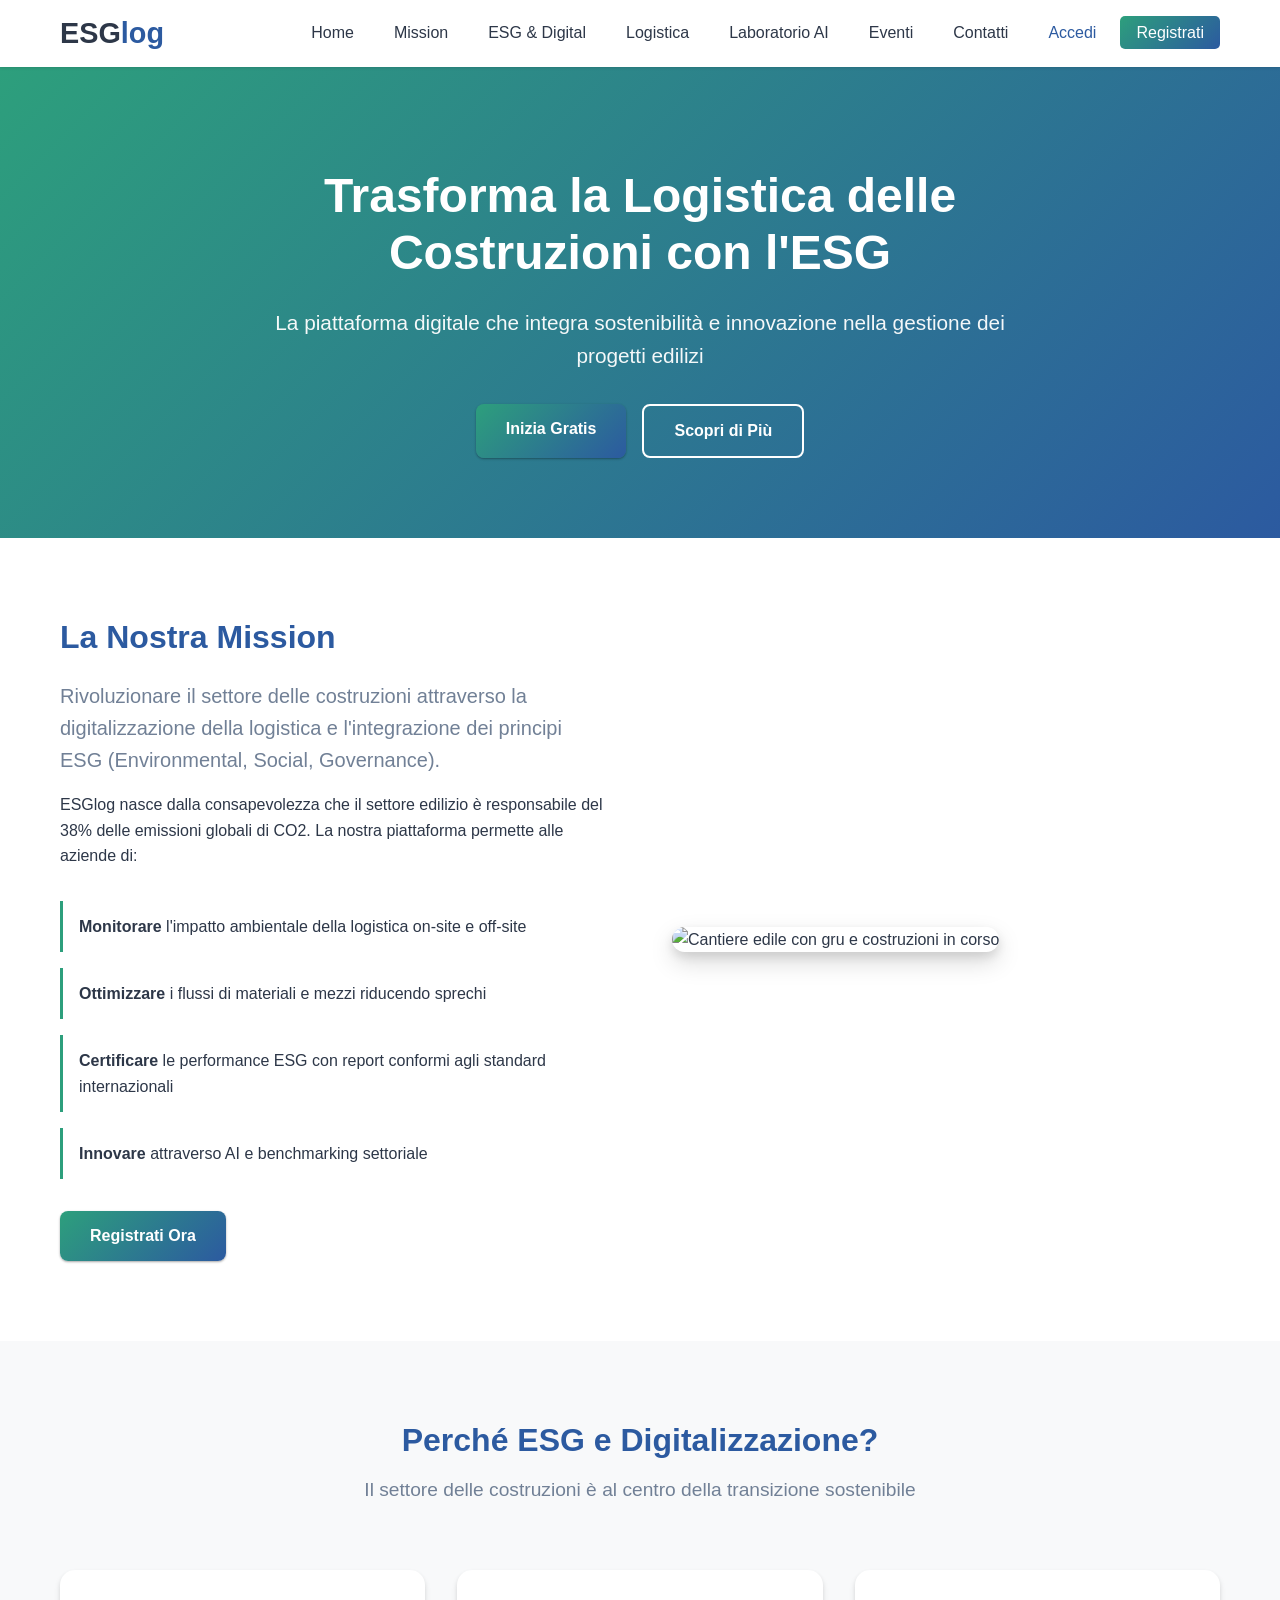
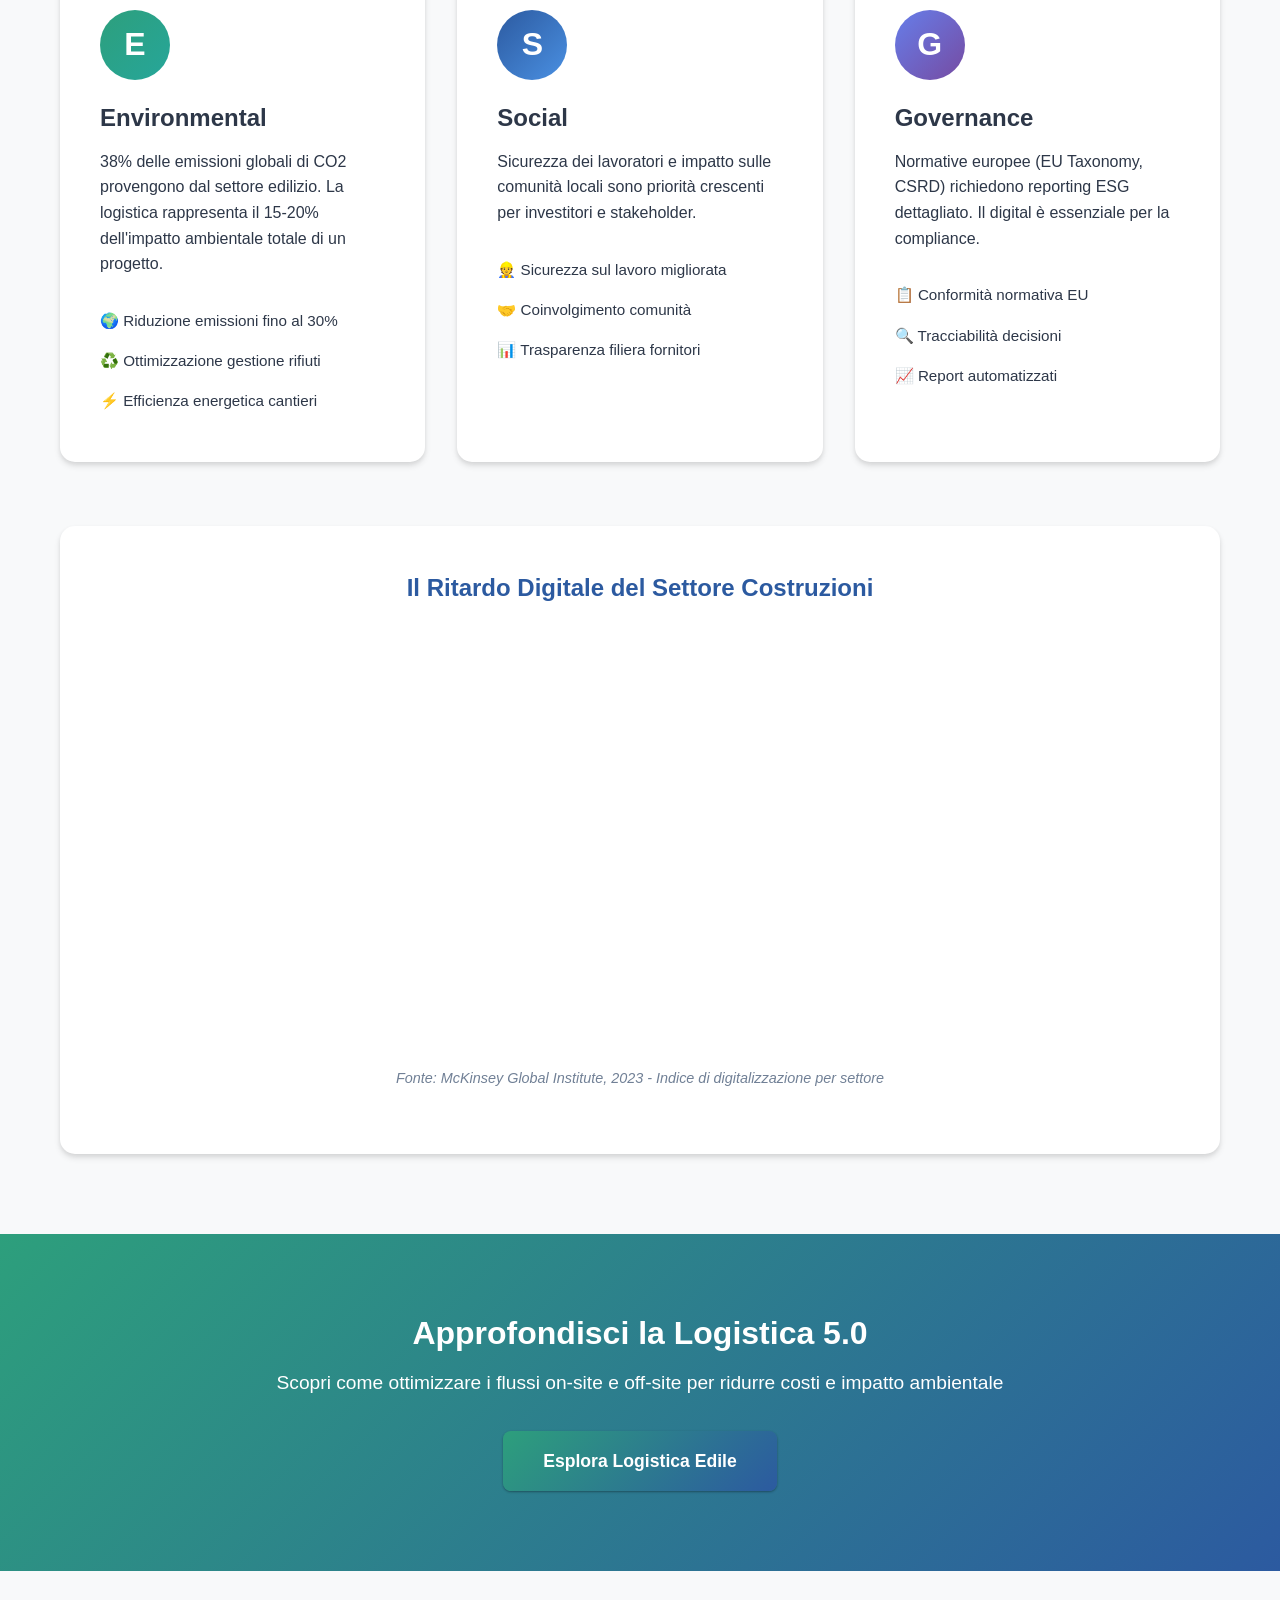
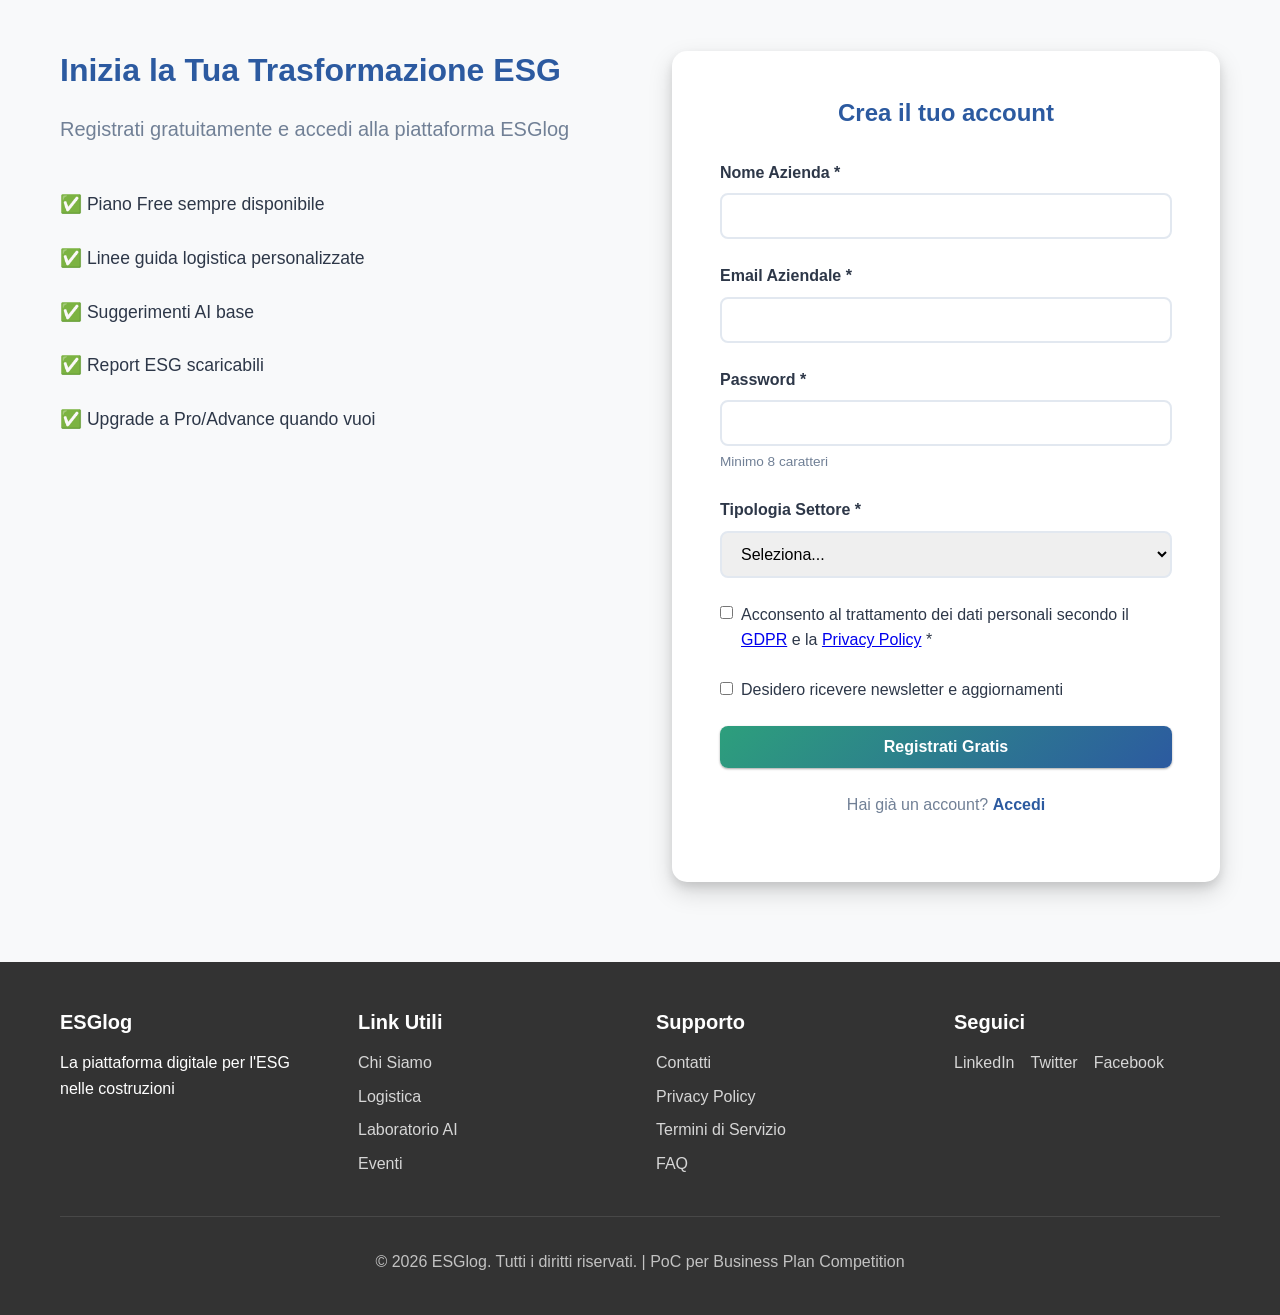
==== index.html @ 15c64254 "Implementa sito web statico ESGlog PoC per Business Plan Competition Sviluppo completo di piattaform" ====
<!DOCTYPE html>
<html lang="it">
<head>
    <meta charset="UTF-8">
    <meta name="viewport" content="width=device-width, initial-scale=1.0">
    <meta name="description" content="ESGlog - Piattaforma digitale per la gestione ESG nel settore delle costruzioni">
    <title>ESGlog - Digitalizzazione ESG per Costruzioni</title>
    <link rel="stylesheet" href="css/style.css">
</head>
<body>
    <!-- Header con Menu Fisso -->
    <header class="header" role="banner">
        <nav class="navbar" role="navigation" aria-label="Menu principale">
            <div class="container nav-container">
                <div class="logo">
                    <a href="index.html" aria-label="ESGlog Home">
                        <h1>ESG<span class="logo-highlight">log</span></h1>
                    </a>
                </div>

                <!-- Menu Hamburger per Mobile -->
                <button class="menu-toggle" aria-label="Toggle menu" aria-expanded="false">
                    <span></span>
                    <span></span>
                    <span></span>
                </button>

                <ul class="nav-menu">
                    <li><a href="#home" class="nav-link">Home</a></li>
                    <li><a href="#mission" class="nav-link">Mission</a></li>
                    <li><a href="#esg-digital" class="nav-link">ESG & Digital</a></li>
                    <li><a href="logistica.html" class="nav-link">Logistica</a></li>
                    <li><a href="laboratorio.html" class="nav-link">Laboratorio AI</a></li>
                    <li><a href="eventi.html" class="nav-link">Eventi</a></li>
                    <li><a href="contatti.html" class="nav-link">Contatti</a></li>
                    <li><a href="#" class="nav-link btn-login" id="loginBtn">Accedi</a></li>
                    <li><a href="#registrazione" class="nav-link btn-register">Registrati</a></li>
                </ul>
            </div>
        </nav>
    </header>

    <!-- Hero Section -->
    <section id="home" class="hero">
        <div class="container">
            <div class="hero-content">
                <h2 class="hero-title">Trasforma la Logistica delle Costruzioni con l'ESG</h2>
                <p class="hero-subtitle">La piattaforma digitale che integra sostenibilità e innovazione nella gestione dei progetti edilizi</p>
                <div class="hero-cta">
                    <a href="#registrazione" class="btn btn-primary">Inizia Gratis</a>
                    <a href="#mission" class="btn btn-secondary">Scopri di Più</a>
                </div>
            </div>
        </div>
    </section>

    <!-- Mission Section -->
    <section id="mission" class="mission-section">
        <div class="container">
            <div class="mission-grid">
                <div class="mission-text">
                    <h2>La Nostra Mission</h2>
                    <p class="lead">Rivoluzionare il settore delle costruzioni attraverso la digitalizzazione della logistica e l'integrazione dei principi ESG (Environmental, Social, Governance).</p>
                    <p>ESGlog nasce dalla consapevolezza che il settore edilizio è responsabile del 38% delle emissioni globali di CO2. La nostra piattaforma permette alle aziende di:</p>
                    <ul class="mission-list">
                        <li><strong>Monitorare</strong> l'impatto ambientale della logistica on-site e off-site</li>
                        <li><strong>Ottimizzare</strong> i flussi di materiali e mezzi riducendo sprechi</li>
                        <li><strong>Certificare</strong> le performance ESG con report conformi agli standard internazionali</li>
                        <li><strong>Innovare</strong> attraverso AI e benchmarking settoriale</li>
                    </ul>
                    <a href="#registrazione" class="btn btn-primary">Registrati Ora</a>
                </div>
                <div class="mission-image">
                    <img src="https://images.unsplash.com/photo-1541888946425-d81bb19240f5?w=800" alt="Cantiere edile con gru e costruzioni in corso" loading="lazy">
                </div>
            </div>
        </div>
    </section>

    <!-- ESG & Digital Section -->
    <section id="esg-digital" class="esg-section">
        <div class="container">
            <div class="section-header">
                <h2>Perché ESG e Digitalizzazione?</h2>
                <p class="section-subtitle">Il settore delle costruzioni è al centro della transizione sostenibile</p>
            </div>

            <div class="esg-grid">
                <div class="esg-card">
                    <div class="esg-icon environmental">E</div>
                    <h3>Environmental</h3>
                    <p>38% delle emissioni globali di CO2 provengono dal settore edilizio. La logistica rappresenta il 15-20% dell'impatto ambientale totale di un progetto.</p>
                    <ul class="stats-list">
                        <li>🌍 Riduzione emissioni fino al 30%</li>
                        <li>♻️ Ottimizzazione gestione rifiuti</li>
                        <li>⚡ Efficienza energetica cantieri</li>
                    </ul>
                </div>

                <div class="esg-card">
                    <div class="esg-icon social">S</div>
                    <h3>Social</h3>
                    <p>Sicurezza dei lavoratori e impatto sulle comunità locali sono priorità crescenti per investitori e stakeholder.</p>
                    <ul class="stats-list">
                        <li>👷 Sicurezza sul lavoro migliorata</li>
                        <li>🤝 Coinvolgimento comunità</li>
                        <li>📊 Trasparenza filiera fornitori</li>
                    </ul>
                </div>

                <div class="esg-card">
                    <div class="esg-icon governance">G</div>
                    <h3>Governance</h3>
                    <p>Normative europee (EU Taxonomy, CSRD) richiedono reporting ESG dettagliato. Il digital è essenziale per la compliance.</p>
                    <ul class="stats-list">
                        <li>📋 Conformità normativa EU</li>
                        <li>🔍 Tracciabilità decisioni</li>
                        <li>📈 Report automatizzati</li>
                    </ul>
                </div>
            </div>

            <!-- Grafico Digitalizzazione -->
            <div class="digital-chart">
                <h3>Il Ritardo Digitale del Settore Costruzioni</h3>
                <div class="chart-container">
                    <canvas id="digitalChart"></canvas>
                </div>
                <p class="chart-note"><em>Fonte: McKinsey Global Institute, 2023 - Indice di digitalizzazione per settore</em></p>
            </div>
        </div>
    </section>

    <!-- CTA Logistica -->
    <section class="cta-logistica">
        <div class="container">
            <div class="cta-content">
                <h2>Approfondisci la Logistica 5.0</h2>
                <p>Scopri come ottimizzare i flussi on-site e off-site per ridurre costi e impatto ambientale</p>
                <a href="logistica.html" class="btn btn-primary btn-large">Esplora Logistica Edile</a>
            </div>
        </div>
    </section>

    <!-- Registrazione Section -->
    <section id="registrazione" class="register-section">
        <div class="container">
            <div class="register-container">
                <div class="register-info">
                    <h2>Inizia la Tua Trasformazione ESG</h2>
                    <p class="lead">Registrati gratuitamente e accedi alla piattaforma ESGlog</p>
                    <ul class="benefits-list">
                        <li>✅ Piano Free sempre disponibile</li>
                        <li>✅ Linee guida logistica personalizzate</li>
                        <li>✅ Suggerimenti AI base</li>
                        <li>✅ Report ESG scaricabili</li>
                        <li>✅ Upgrade a Pro/Advance quando vuoi</li>
                    </ul>
                </div>

                <div class="register-form-container">
                    <form id="registerForm" class="register-form">
                        <h3>Crea il tuo account</h3>

                        <div class="form-group">
                            <label for="companyName">Nome Azienda *</label>
                            <input type="text" id="companyName" name="companyName" required aria-required="true">
                        </div>

                        <div class="form-group">
                            <label for="email">Email Aziendale *</label>
                            <input type="email" id="email" name="email" required aria-required="true">
                        </div>

                        <div class="form-group">
                            <label for="password">Password *</label>
                            <input type="password" id="password" name="password" required minlength="8" aria-required="true">
                            <small>Minimo 8 caratteri</small>
                        </div>

                        <div class="form-group">
                            <label for="sector">Tipologia Settore *</label>
                            <select id="sector" name="sector" required aria-required="true">
                                <option value="">Seleziona...</option>
                                <option value="ristrutturazioni">Ristrutturazioni</option>
                                <option value="opere-stradali">Opere Stradali</option>
                                <option value="infrastrutture">Infrastrutture</option>
                                <option value="edilizia-residenziale">Edilizia Residenziale</option>
                                <option value="edilizia-commerciale">Edilizia Commerciale</option>
                                <option value="opere-pubbliche">Opere Pubbliche</option>
                                <option value="restauro">Restauro e Conservazione</option>
                                <option value="altro">Altro</option>
                            </select>
                        </div>

                        <div class="form-group checkbox-group">
                            <label>
                                <input type="checkbox" id="gdprConsent" name="gdprConsent" required aria-required="true">
                                <span>Acconsento al trattamento dei dati personali secondo il <a href="#" target="_blank">GDPR</a> e la <a href="#" target="_blank">Privacy Policy</a> *</span>
                            </label>
                        </div>

                        <div class="form-group checkbox-group">
                            <label>
                                <input type="checkbox" id="newsletter" name="newsletter">
                                <span>Desidero ricevere newsletter e aggiornamenti</span>
                            </label>
                        </div>

                        <button type="submit" class="btn btn-primary btn-block">Registrati Gratis</button>

                        <p class="form-footer">Hai già un account? <a href="#" id="loginLink">Accedi</a></p>
                    </form>
                </div>
            </div>
        </div>
    </section>

    <!-- Footer -->
    <footer class="footer">
        <div class="container">
            <div class="footer-grid">
                <div class="footer-col">
                    <h4>ESGlog</h4>
                    <p>La piattaforma digitale per l'ESG nelle costruzioni</p>
                </div>
                <div class="footer-col">
                    <h4>Link Utili</h4>
                    <ul>
                        <li><a href="#mission">Chi Siamo</a></li>
                        <li><a href="logistica.html">Logistica</a></li>
                        <li><a href="laboratorio.html">Laboratorio AI</a></li>
                        <li><a href="eventi.html">Eventi</a></li>
                    </ul>
                </div>
                <div class="footer-col">
                    <h4>Supporto</h4>
                    <ul>
                        <li><a href="contatti.html">Contatti</a></li>
                        <li><a href="#">Privacy Policy</a></li>
                        <li><a href="#">Termini di Servizio</a></li>
                        <li><a href="#">FAQ</a></li>
                    </ul>
                </div>
                <div class="footer-col">
                    <h4>Seguici</h4>
                    <div class="social-links">
                        <a href="#" aria-label="LinkedIn">LinkedIn</a>
                        <a href="#" aria-label="Twitter">Twitter</a>
                        <a href="#" aria-label="Facebook">Facebook</a>
                    </div>
                </div>
            </div>
            <div class="footer-bottom">
                <p>&copy; 2026 ESGlog. Tutti i diritti riservati. | PoC per Business Plan Competition</p>
            </div>
        </div>
    </footer>

    <!-- Modal Login -->
    <div id="loginModal" class="modal">
        <div class="modal-content">
            <span class="close">&times;</span>
            <h3>Accedi a ESGlog</h3>
            <form id="loginForm">
                <div class="form-group">
                    <label for="loginEmail">Email</label>
                    <input type="email" id="loginEmail" required>
                </div>
                <div class="form-group">
                    <label for="loginPassword">Password</label>
                    <input type="password" id="loginPassword" required>
                </div>
                <button type="submit" class="btn btn-primary btn-block">Accedi</button>
                <p class="form-footer">Non hai un account? <a href="#registrazione">Registrati</a></p>
            </form>
        </div>
    </div>

    <script src="js/auth.js"></script>
    <script src="js/main.js"></script>
    <script src="https://cdn.jsdelivr.net/npm/chart.js@4.4.0/dist/chart.umd.min.js"></script>
    <script>
        // Grafico digitalizzazione settori
        document.addEventListener('DOMContentLoaded', function() {
            const ctx = document.getElementById('digitalChart');
            if (ctx) {
                new Chart(ctx, {
                    type: 'bar',
                    data: {
                        labels: ['ICT', 'Finanza', 'Retail', 'Manifattura', 'Costruzioni'],
                        datasets: [{
                            label: 'Indice Digitalizzazione (0-100)',
                            data: [85, 78, 65, 52, 23],
                            backgroundColor: [
                                'rgba(75, 192, 192, 0.7)',
                                'rgba(75, 192, 192, 0.7)',
                                'rgba(75, 192, 192, 0.7)',
                                'rgba(75, 192, 192, 0.7)',
                                'rgba(220, 53, 69, 0.7)'
                            ],
                            borderColor: [
                                'rgba(75, 192, 192, 1)',
                                'rgba(75, 192, 192, 1)',
                                'rgba(75, 192, 192, 1)',
                                'rgba(75, 192, 192, 1)',
                                'rgba(220, 53, 69, 1)'
                            ],
                            borderWidth: 2
                        }]
                    },
                    options: {
                        responsive: true,
                        maintainAspectRatio: false,
                        plugins: {
                            legend: {
                                display: false
                            }
                        },
                        scales: {
                            y: {
                                beginAtZero: true,
                                max: 100
                            }
                        }
                    }
                });
            }
        });
    </script>
</body>
</html>
---- css/style.css ----
/* =====================================================
   ESGlog - Stylesheet Principale
   Palette: Verde (#2d9f7c) / Blu (#2c5aa0) / Grigio (#f8f9fa)
   Mobile-First Responsive Design
   ===================================================== */

/* Reset e Base */
* {
    margin: 0;
    padding: 0;
    box-sizing: border-box;
}

:root {
    --primary-green: #2d9f7c;
    --primary-blue: #2c5aa0;
    --secondary-green: #26a69a;
    --accent-blue: #4a90e2;
    --dark-gray: #333333;
    --light-gray: #f8f9fa;
    --white: #ffffff;
    --text-dark: #2d3748;
    --text-light: #718096;
    --border-color: #e2e8f0;
    --success: #48bb78;
    --warning: #ed8936;
    --danger: #f56565;
    --gradient-green-blue: linear-gradient(135deg, var(--primary-green) 0%, var(--primary-blue) 100%);
    --shadow-sm: 0 1px 3px rgba(0, 0, 0, 0.12), 0 1px 2px rgba(0, 0, 0, 0.24);
    --shadow-md: 0 4px 6px rgba(0, 0, 0, 0.1), 0 2px 4px rgba(0, 0, 0, 0.06);
    --shadow-lg: 0 10px 25px rgba(0, 0, 0, 0.15), 0 5px 10px rgba(0, 0, 0, 0.1);
    --transition: all 0.3s ease;
}

html {
    scroll-behavior: smooth;
}

body {
    font-family: -apple-system, BlinkMacSystemFont, 'Segoe UI', Roboto, 'Helvetica Neue', Arial, sans-serif;
    font-size: 16px;
    line-height: 1.6;
    color: var(--text-dark);
    background-color: var(--white);
}

.container {
    max-width: 1200px;
    margin: 0 auto;
    padding: 0 20px;
}

/* Typography */
h1, h2, h3, h4, h5, h6 {
    font-weight: 700;
    line-height: 1.2;
    color: var(--text-dark);
    margin-bottom: 1rem;
}

h1 { font-size: 2.5rem; }
h2 { font-size: 2rem; }
h3 { font-size: 1.5rem; }
h4 { font-size: 1.25rem; }

p {
    margin-bottom: 1rem;
}

.lead {
    font-size: 1.25rem;
    font-weight: 400;
    color: var(--text-light);
}

/* =====================================================
   HEADER & NAVIGATION
   ===================================================== */

.header {
    background-color: var(--white);
    box-shadow: var(--shadow-sm);
    position: sticky;
    top: 0;
    z-index: 1000;
    transition: var(--transition);
}

.navbar {
    padding: 1rem 0;
}

.nav-container {
    display: flex;
    justify-content: space-between;
    align-items: center;
}

.logo a {
    text-decoration: none;
    color: var(--primary-green);
}

.logo h1 {
    margin: 0;
    font-size: 1.8rem;
}

.logo-highlight {
    color: var(--primary-blue);
}

/* Menu Hamburger */
.menu-toggle {
    display: none;
    flex-direction: column;
    background: none;
    border: none;
    cursor: pointer;
    padding: 0.5rem;
}

.menu-toggle span {
    width: 25px;
    height: 3px;
    background-color: var(--primary-green);
    margin: 3px 0;
    transition: var(--transition);
    border-radius: 2px;
}

.nav-menu {
    display: flex;
    list-style: none;
    align-items: center;
    gap: 0.5rem;
}

.nav-link {
    text-decoration: none;
    color: var(--text-dark);
    padding: 0.5rem 1rem;
    border-radius: 5px;
    transition: var(--transition);
    font-weight: 500;
}

.nav-link:hover {
    background-color: var(--light-gray);
    color: var(--primary-green);
}

.btn-login {
    color: var(--primary-blue);
}

.btn-register {
    background: var(--gradient-green-blue);
    color: var(--white) !important;
}

.btn-register:hover {
    transform: translateY(-2px);
    box-shadow: var(--shadow-md);
}

/* Mobile Menu */
@media (max-width: 768px) {
    .menu-toggle {
        display: flex;
    }

    .nav-menu {
        position: absolute;
        top: 70px;
        left: 0;
        right: 0;
        background-color: var(--white);
        flex-direction: column;
        align-items: stretch;
        padding: 1rem;
        box-shadow: var(--shadow-md);
        max-height: 0;
        overflow: hidden;
        transition: max-height 0.3s ease;
    }

    .nav-menu.active {
        max-height: 500px;
    }

    .nav-link {
        padding: 1rem;
        border-bottom: 1px solid var(--border-color);
    }
}

/* =====================================================
   HERO SECTION
   ===================================================== */

.hero {
    background: var(--gradient-green-blue);
    color: var(--white);
    padding: 100px 0 80px;
    text-align: center;
}

.hero-content {
    max-width: 800px;
    margin: 0 auto;
}

.hero-title {
    font-size: 3rem;
    margin-bottom: 1.5rem;
    color: var(--white);
}

.hero-subtitle {
    font-size: 1.3rem;
    margin-bottom: 2rem;
    opacity: 0.95;
}

.hero-cta {
    display: flex;
    gap: 1rem;
    justify-content: center;
    flex-wrap: wrap;
}

@media (max-width: 768px) {
    .hero {
        padding: 60px 0 40px;
    }

    .hero-title {
        font-size: 2rem;
    }

    .hero-subtitle {
        font-size: 1.1rem;
    }
}

/* =====================================================
   BUTTONS
   ===================================================== */

.btn {
    display: inline-block;
    padding: 12px 30px;
    border-radius: 8px;
    text-decoration: none;
    font-weight: 600;
    transition: var(--transition);
    border: none;
    cursor: pointer;
    font-size: 1rem;
    text-align: center;
}

.btn-primary {
    background: var(--gradient-green-blue);
    color: var(--white);
    box-shadow: var(--shadow-sm);
}

.btn-primary:hover {
    transform: translateY(-2px);
    box-shadow: var(--shadow-md);
}

.btn-secondary {
    background-color: transparent;
    color: var(--white);
    border: 2px solid var(--white);
}

.btn-secondary:hover {
    background-color: var(--white);
    color: var(--primary-blue);
}

.btn-large {
    padding: 16px 40px;
    font-size: 1.1rem;
}

.btn-block {
    display: block;
    width: 100%;
}

.btn-outline {
    background-color: transparent;
    color: var(--primary-green);
    border: 2px solid var(--primary-green);
}

.btn-outline:hover {
    background-color: var(--primary-green);
    color: var(--white);
}

/* =====================================================
   MISSION SECTION
   ===================================================== */

.mission-section {
    padding: 80px 0;
    background-color: var(--white);
}

.mission-grid {
    display: grid;
    grid-template-columns: 1fr 1fr;
    gap: 4rem;
    align-items: center;
}

.mission-text h2 {
    color: var(--primary-blue);
    margin-bottom: 1.5rem;
}

.mission-list {
    list-style: none;
    margin: 2rem 0;
}

.mission-list li {
    padding: 0.8rem 0;
    border-left: 3px solid var(--primary-green);
    padding-left: 1rem;
    margin-bottom: 1rem;
}

.mission-image img {
    width: 100%;
    border-radius: 15px;
    box-shadow: var(--shadow-lg);
}

@media (max-width: 768px) {
    .mission-grid {
        grid-template-columns: 1fr;
        gap: 2rem;
    }

    .mission-image {
        order: -1;
    }
}

/* =====================================================
   ESG SECTION
   ===================================================== */

.esg-section {
    padding: 80px 0;
    background-color: var(--light-gray);
}

.section-header {
    text-align: center;
    margin-bottom: 4rem;
}

.section-header h2 {
    color: var(--primary-blue);
    margin-bottom: 1rem;
}

.section-subtitle {
    font-size: 1.2rem;
    color: var(--text-light);
}

.esg-grid {
    display: grid;
    grid-template-columns: repeat(auto-fit, minmax(300px, 1fr));
    gap: 2rem;
    margin-bottom: 4rem;
}

.esg-card {
    background-color: var(--white);
    padding: 2.5rem;
    border-radius: 15px;
    box-shadow: var(--shadow-md);
    transition: var(--transition);
}

.esg-card:hover {
    transform: translateY(-5px);
    box-shadow: var(--shadow-lg);
}

.esg-icon {
    width: 70px;
    height: 70px;
    border-radius: 50%;
    display: flex;
    align-items: center;
    justify-content: center;
    font-size: 2rem;
    font-weight: 700;
    color: var(--white);
    margin-bottom: 1.5rem;
}

.esg-icon.environmental {
    background: linear-gradient(135deg, #2d9f7c, #26a69a);
}

.esg-icon.social {
    background: linear-gradient(135deg, #2c5aa0, #4a90e2);
}

.esg-icon.governance {
    background: linear-gradient(135deg, #667eea, #764ba2);
}

.stats-list {
    list-style: none;
    margin-top: 1.5rem;
}

.stats-list li {
    padding: 0.5rem 0;
    font-size: 0.95rem;
}

/* Chart */
.digital-chart {
    background-color: var(--white);
    padding: 3rem;
    border-radius: 15px;
    box-shadow: var(--shadow-md);
    text-align: center;
}

.digital-chart h3 {
    color: var(--primary-blue);
    margin-bottom: 2rem;
}

.chart-container {
    position: relative;
    height: 400px;
    margin: 2rem 0;
}

.chart-note {
    font-size: 0.9rem;
    color: var(--text-light);
    margin-top: 1rem;
}

@media (max-width: 768px) {
    .chart-container {
        height: 300px;
    }

    .digital-chart {
        padding: 1.5rem;
    }
}

/* =====================================================
   CTA LOGISTICA
   ===================================================== */

.cta-logistica {
    padding: 80px 0;
    background: var(--gradient-green-blue);
    color: var(--white);
    text-align: center;
}

.cta-content h2 {
    color: var(--white);
    margin-bottom: 1rem;
}

.cta-content p {
    font-size: 1.2rem;
    margin-bottom: 2rem;
}

/* =====================================================
   REGISTRAZIONE
   ===================================================== */

.register-section {
    padding: 80px 0;
    background-color: var(--light-gray);
}

.register-container {
    display: grid;
    grid-template-columns: 1fr 1fr;
    gap: 4rem;
    align-items: start;
}

.register-info h2 {
    color: var(--primary-blue);
    margin-bottom: 1.5rem;
}

.benefits-list {
    list-style: none;
    margin-top: 2rem;
}

.benefits-list li {
    padding: 0.8rem 0;
    font-size: 1.1rem;
}

.register-form-container {
    background-color: var(--white);
    padding: 3rem;
    border-radius: 15px;
    box-shadow: var(--shadow-lg);
}

.register-form h3 {
    color: var(--primary-blue);
    margin-bottom: 2rem;
    text-align: center;
}

.form-group {
    margin-bottom: 1.5rem;
}

.form-group label {
    display: block;
    margin-bottom: 0.5rem;
    font-weight: 600;
    color: var(--text-dark);
}

.form-group input,
.form-group select {
    width: 100%;
    padding: 12px 15px;
    border: 2px solid var(--border-color);
    border-radius: 8px;
    font-size: 1rem;
    transition: var(--transition);
}

.form-group input:focus,
.form-group select:focus {
    outline: none;
    border-color: var(--primary-green);
    box-shadow: 0 0 0 3px rgba(45, 159, 124, 0.1);
}

.form-group small {
    display: block;
    margin-top: 0.3rem;
    color: var(--text-light);
    font-size: 0.85rem;
}

.checkbox-group label {
    display: flex;
    align-items: start;
    gap: 0.5rem;
    font-weight: 400;
}

.checkbox-group input[type="checkbox"] {
    width: auto;
    margin-top: 0.3rem;
}

.form-footer {
    text-align: center;
    margin-top: 1.5rem;
    color: var(--text-light);
}

.form-footer a {
    color: var(--primary-blue);
    text-decoration: none;
    font-weight: 600;
}

.form-footer a:hover {
    text-decoration: underline;
}

@media (max-width: 768px) {
    .register-container {
        grid-template-columns: 1fr;
        gap: 2rem;
    }

    .register-form-container {
        padding: 2rem;
    }
}

/* =====================================================
   FOOTER
   ===================================================== */

.footer {
    background-color: var(--dark-gray);
    color: var(--white);
    padding: 3rem 0 1.5rem;
}

.footer-grid {
    display: grid;
    grid-template-columns: repeat(auto-fit, minmax(200px, 1fr));
    gap: 2rem;
    margin-bottom: 2rem;
}

.footer-col h4 {
    color: var(--white);
    margin-bottom: 1rem;
}

.footer-col ul {
    list-style: none;
}

.footer-col ul li {
    margin-bottom: 0.5rem;
}

.footer-col a {
    color: rgba(255, 255, 255, 0.8);
    text-decoration: none;
    transition: var(--transition);
}

.footer-col a:hover {
    color: var(--primary-green);
}

.social-links {
    display: flex;
    gap: 1rem;
}

.footer-bottom {
    text-align: center;
    padding-top: 2rem;
    border-top: 1px solid rgba(255, 255, 255, 0.1);
    color: rgba(255, 255, 255, 0.7);
}

/* =====================================================
   MODAL
   ===================================================== */

.modal {
    display: none;
    position: fixed;
    z-index: 2000;
    left: 0;
    top: 0;
    width: 100%;
    height: 100%;
    background-color: rgba(0, 0, 0, 0.6);
    animation: fadeIn 0.3s ease;
}

.modal.active {
    display: flex;
    justify-content: center;
    align-items: center;
}

.modal-content {
    background-color: var(--white);
    padding: 3rem;
    border-radius: 15px;
    max-width: 500px;
    width: 90%;
    box-shadow: var(--shadow-lg);
    position: relative;
    animation: slideIn 0.3s ease;
}

.close {
    position: absolute;
    top: 1rem;
    right: 1.5rem;
    font-size: 2rem;
    cursor: pointer;
    color: var(--text-light);
    transition: var(--transition);
}

.close:hover {
    color: var(--danger);
}

@keyframes fadeIn {
    from { opacity: 0; }
    to { opacity: 1; }
}

@keyframes slideIn {
    from {
        opacity: 0;
        transform: translateY(-50px);
    }
    to {
        opacity: 1;
        transform: translateY(0);
    }
}

/* =====================================================
   DASHBOARD STYLES
   ===================================================== */

.dashboard-container {
    display: grid;
    grid-template-columns: 250px 1fr;
    min-height: calc(100vh - 70px);
}

.sidebar {
    background-color: var(--dark-gray);
    color: var(--white);
    padding: 2rem 0;
}

.sidebar-header {
    padding: 0 1.5rem 1.5rem;
    border-bottom: 1px solid rgba(255, 255, 255, 0.1);
}

.sidebar-nav {
    list-style: none;
    padding: 1rem 0;
}

.sidebar-nav li {
    margin: 0.5rem 0;
}

.sidebar-nav a {
    display: block;
    padding: 1rem 1.5rem;
    color: rgba(255, 255, 255, 0.8);
    text-decoration: none;
    transition: var(--transition);
    border-left: 3px solid transparent;
}

.sidebar-nav a:hover,
.sidebar-nav a.active {
    background-color: rgba(255, 255, 255, 0.1);
    border-left-color: var(--primary-green);
    color: var(--white);
}

.main-content {
    padding: 3rem;
    background-color: var(--light-gray);
}

.dashboard-header {
    margin-bottom: 3rem;
}

.dashboard-header h1 {
    color: var(--primary-blue);
}

.dashboard-grid {
    display: grid;
    grid-template-columns: repeat(auto-fit, minmax(300px, 1fr));
    gap: 2rem;
}

.dashboard-card {
    background-color: var(--white);
    padding: 2rem;
    border-radius: 15px;
    box-shadow: var(--shadow-md);
    transition: var(--transition);
}

.dashboard-card:hover {
    transform: translateY(-3px);
    box-shadow: var(--shadow-lg);
}

.card-icon {
    font-size: 3rem;
    margin-bottom: 1rem;
}

.card-title {
    color: var(--primary-blue);
    margin-bottom: 1rem;
}

/* Plans */
.plans-grid {
    display: grid;
    grid-template-columns: repeat(auto-fit, minmax(280px, 1fr));
    gap: 2rem;
    margin-top: 2rem;
}

.plan-card {
    background-color: var(--white);
    border: 3px solid var(--border-color);
    border-radius: 15px;
    padding: 2.5rem;
    text-align: center;
    transition: var(--transition);
}

.plan-card.featured {
    border-color: var(--primary-green);
    transform: scale(1.05);
}

.plan-card:hover {
    box-shadow: var(--shadow-lg);
}

.plan-name {
    color: var(--primary-blue);
    font-size: 1.8rem;
    margin-bottom: 1rem;
}

.plan-price {
    font-size: 3rem;
    font-weight: 700;
    color: var(--primary-green);
    margin-bottom: 0.5rem;
}

.plan-period {
    color: var(--text-light);
    margin-bottom: 2rem;
}

.plan-features {
    list-style: none;
    margin: 2rem 0;
    text-align: left;
}

.plan-features li {
    padding: 0.8rem 0;
    border-bottom: 1px solid var(--border-color);
}

.plan-features li:last-child {
    border-bottom: none;
}

/* Table */
.table-container {
    overflow-x: auto;
    background-color: var(--white);
    border-radius: 15px;
    box-shadow: var(--shadow-md);
    margin-top: 2rem;
}

table {
    width: 100%;
    border-collapse: collapse;
}

th, td {
    padding: 1rem;
    text-align: left;
    border-bottom: 1px solid var(--border-color);
}

th {
    background-color: var(--light-gray);
    font-weight: 600;
    color: var(--primary-blue);
}

tr:hover {
    background-color: var(--light-gray);
}

/* Alert */
.alert {
    padding: 1rem 1.5rem;
    border-radius: 8px;
    margin-bottom: 1.5rem;
}

.alert-success {
    background-color: #c6f6d5;
    color: #22543d;
    border-left: 4px solid var(--success);
}

.alert-info {
    background-color: #bee3f8;
    color: #2c5282;
    border-left: 4px solid var(--primary-blue);
}

.alert-warning {
    background-color: #feebc8;
    color: #7c2d12;
    border-left: 4px solid var(--warning);
}

/* Badge */
.badge {
    display: inline-block;
    padding: 0.3rem 0.8rem;
    border-radius: 20px;
    font-size: 0.85rem;
    font-weight: 600;
}

.badge-success {
    background-color: var(--success);
    color: var(--white);
}

.badge-warning {
    background-color: var(--warning);
    color: var(--white);
}

.badge-info {
    background-color: var(--primary-blue);
    color: var(--white);
}

/* =====================================================
   RESPONSIVE
   ===================================================== */

@media (max-width: 992px) {
    .dashboard-container {
        grid-template-columns: 1fr;
    }

    .sidebar {
        display: none;
    }

    .main-content {
        padding: 2rem 1rem;
    }
}

@media (max-width: 768px) {
    h1 { font-size: 2rem; }
    h2 { font-size: 1.7rem; }
    h3 { font-size: 1.3rem; }

    .section-header,
    .dashboard-header {
        margin-bottom: 2rem;
    }

    .plans-grid {
        grid-template-columns: 1fr;
    }

    .plan-card.featured {
        transform: scale(1);
    }
}

/* =====================================================
   ACCESSIBILITY
   ===================================================== */

:focus {
    outline: 2px solid var(--primary-green);
    outline-offset: 2px;
}

.sr-only {
    position: absolute;
    width: 1px;
    height: 1px;
    padding: 0;
    margin: -1px;
    overflow: hidden;
    clip: rect(0, 0, 0, 0);
    white-space: nowrap;
    border-width: 0;
}

/* =====================================================
   UTILITIES
   ===================================================== */

.text-center {
    text-align: center;
}

.mt-1 { margin-top: 0.5rem; }
.mt-2 { margin-top: 1rem; }
.mt-3 { margin-top: 1.5rem; }
.mt-4 { margin-top: 2rem; }

.mb-1 { margin-bottom: 0.5rem; }
.mb-2 { margin-bottom: 1rem; }
.mb-3 { margin-bottom: 1.5rem; }
.mb-4 { margin-bottom: 2rem; }

.hidden {
    display: none;
}
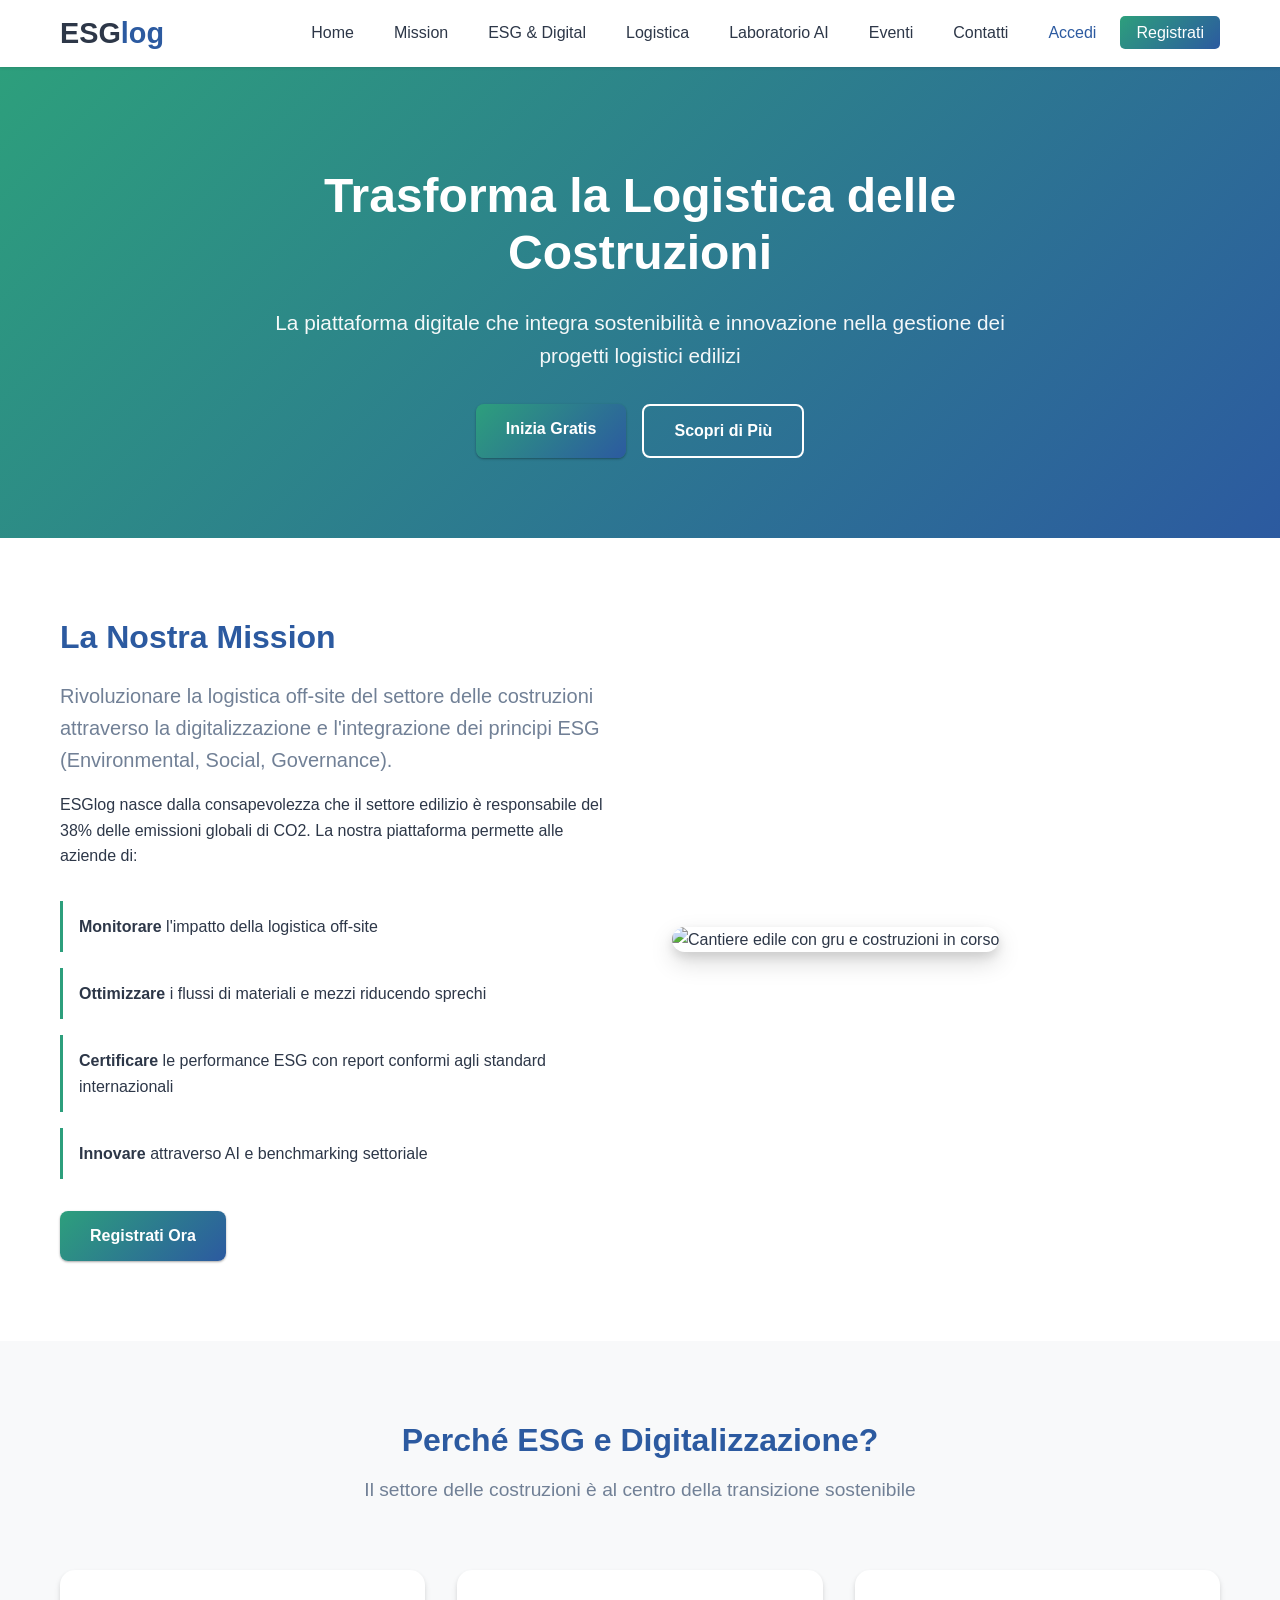
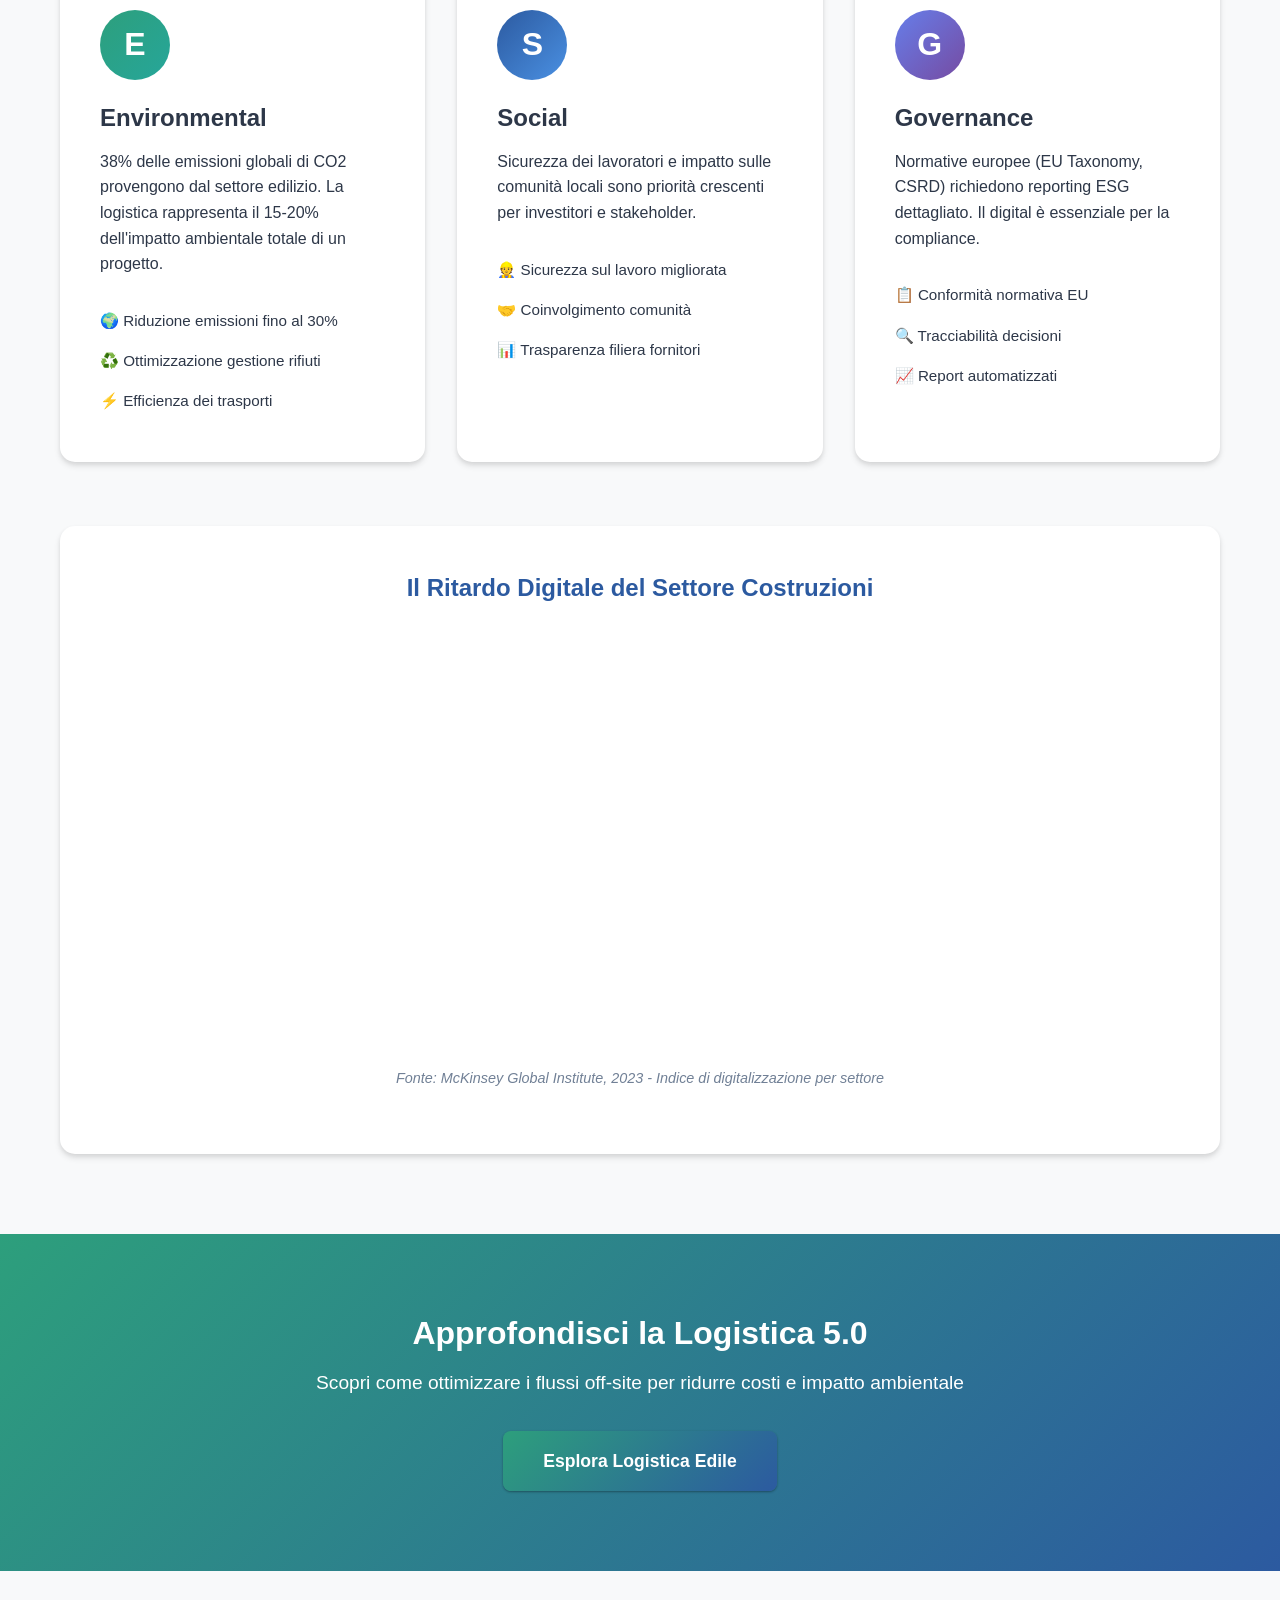
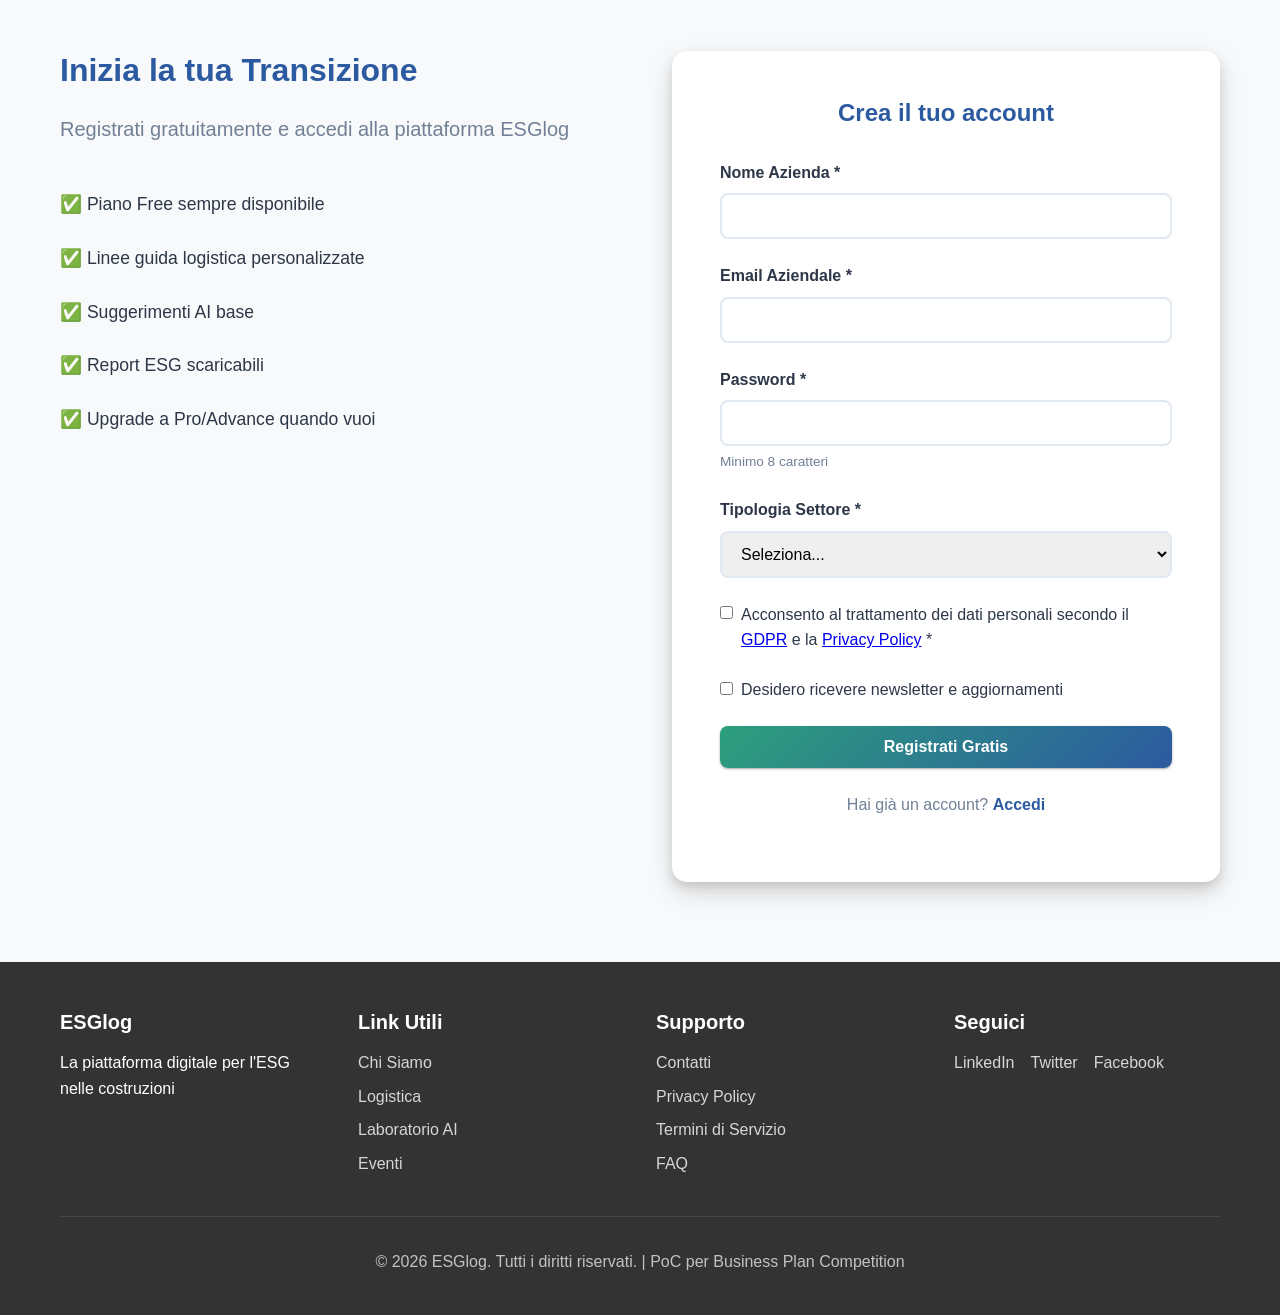
==== commit 35efc9f0: "Update index.html" ====
--- a/index.html
+++ b/index.html
@@ -44,8 +44,8 @@
     <section id="home" class="hero">
         <div class="container">
             <div class="hero-content">
-                <h2 class="hero-title">Trasforma la Logistica delle Costruzioni con l'ESG</h2>
-                <p class="hero-subtitle">La piattaforma digitale che integra sostenibilità e innovazione nella gestione dei progetti edilizi</p>
+                <h2 class="hero-title">Trasforma la Logistica delle Costruzioni</h2>
+                <p class="hero-subtitle">La piattaforma digitale che integra sostenibilità e innovazione nella gestione dei progetti logistici edilizi</p>
                 <div class="hero-cta">
                     <a href="#registrazione" class="btn btn-primary">Inizia Gratis</a>
                     <a href="#mission" class="btn btn-secondary">Scopri di Più</a>
@@ -60,10 +60,10 @@
             <div class="mission-grid">
                 <div class="mission-text">
                     <h2>La Nostra Mission</h2>
-                    <p class="lead">Rivoluzionare il settore delle costruzioni attraverso la digitalizzazione della logistica e l'integrazione dei principi ESG (Environmental, Social, Governance).</p>
+                    <p class="lead">Rivoluzionare la logistica off-site del settore delle costruzioni attraverso la digitalizzazione e l'integrazione dei principi ESG (Environmental, Social, Governance).</p>
                     <p>ESGlog nasce dalla consapevolezza che il settore edilizio è responsabile del 38% delle emissioni globali di CO2. La nostra piattaforma permette alle aziende di:</p>
                     <ul class="mission-list">
-                        <li><strong>Monitorare</strong> l'impatto ambientale della logistica on-site e off-site</li>
+                        <li><strong>Monitorare</strong> l'impatto della logistica off-site</li>
                         <li><strong>Ottimizzare</strong> i flussi di materiali e mezzi riducendo sprechi</li>
                         <li><strong>Certificare</strong> le performance ESG con report conformi agli standard internazionali</li>
                         <li><strong>Innovare</strong> attraverso AI e benchmarking settoriale</li>
@@ -93,7 +93,7 @@
                     <ul class="stats-list">
                         <li>🌍 Riduzione emissioni fino al 30%</li>
                         <li>♻️ Ottimizzazione gestione rifiuti</li>
-                        <li>⚡ Efficienza energetica cantieri</li>
+                        <li>⚡ Efficienza dei trasporti</li>
                     </ul>
                 </div>
 
@@ -136,7 +136,7 @@
         <div class="container">
             <div class="cta-content">
                 <h2>Approfondisci la Logistica 5.0</h2>
-                <p>Scopri come ottimizzare i flussi on-site e off-site per ridurre costi e impatto ambientale</p>
+                <p>Scopri come ottimizzare i flussi off-site per ridurre costi e impatto ambientale</p>
                 <a href="logistica.html" class="btn btn-primary btn-large">Esplora Logistica Edile</a>
             </div>
         </div>
@@ -147,7 +147,7 @@
         <div class="container">
             <div class="register-container">
                 <div class="register-info">
-                    <h2>Inizia la Tua Trasformazione ESG</h2>
+                    <h2>Inizia la tua Transizione</h2>
                     <p class="lead">Registrati gratuitamente e accedi alla piattaforma ESGlog</p>
                     <ul class="benefits-list">
                         <li>✅ Piano Free sempre disponibile</li>
